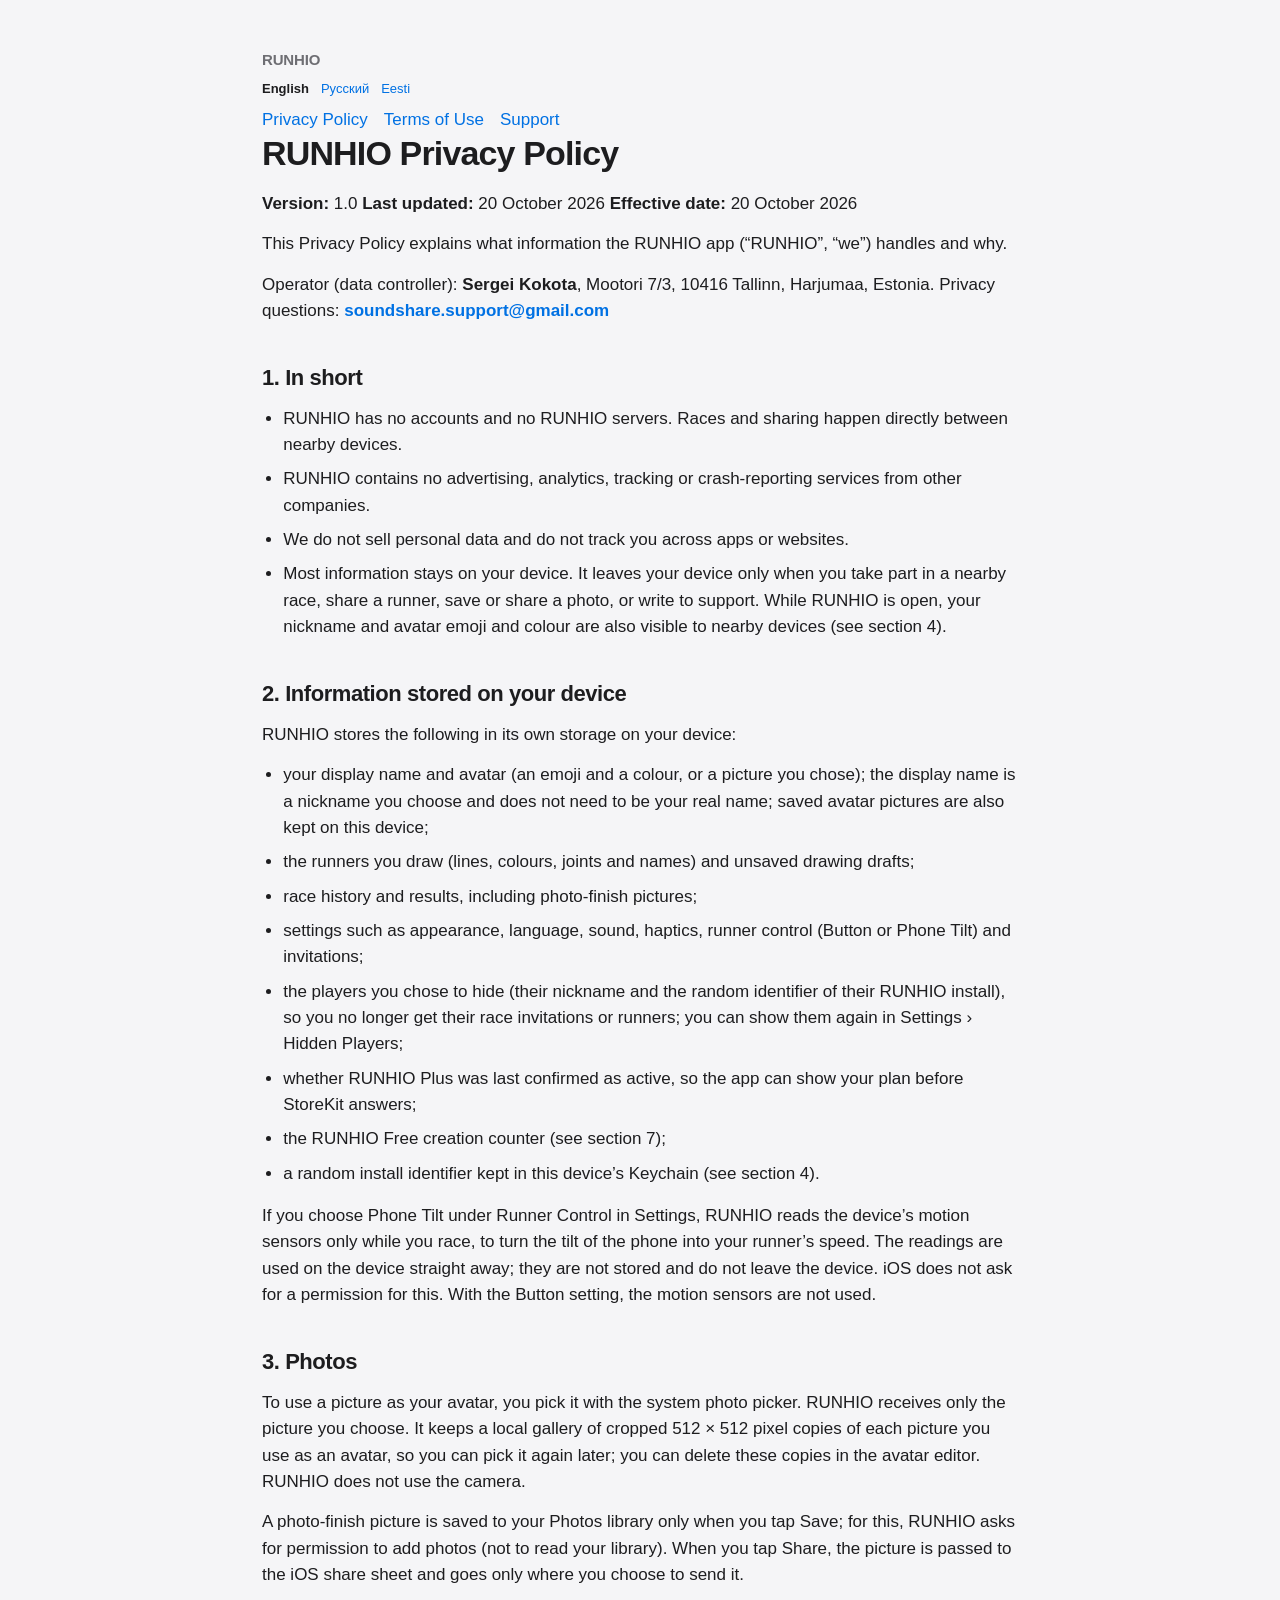
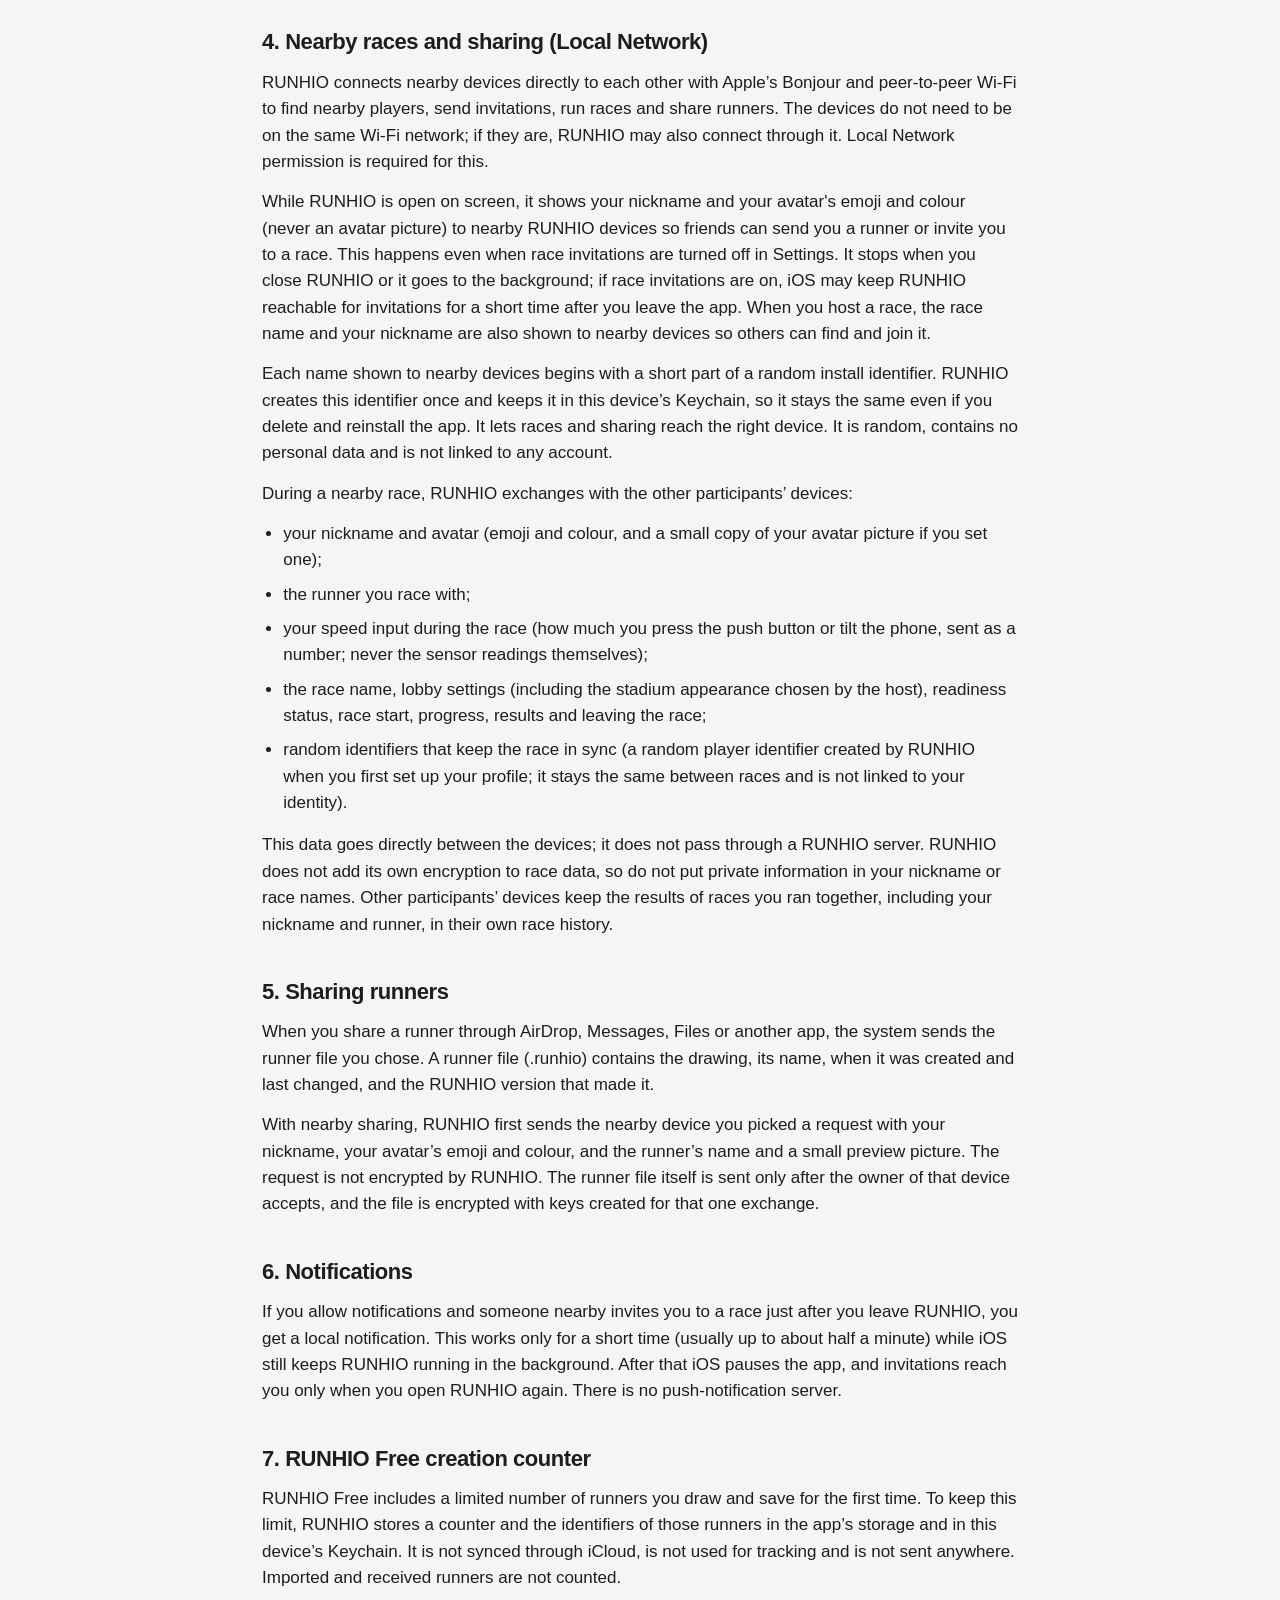
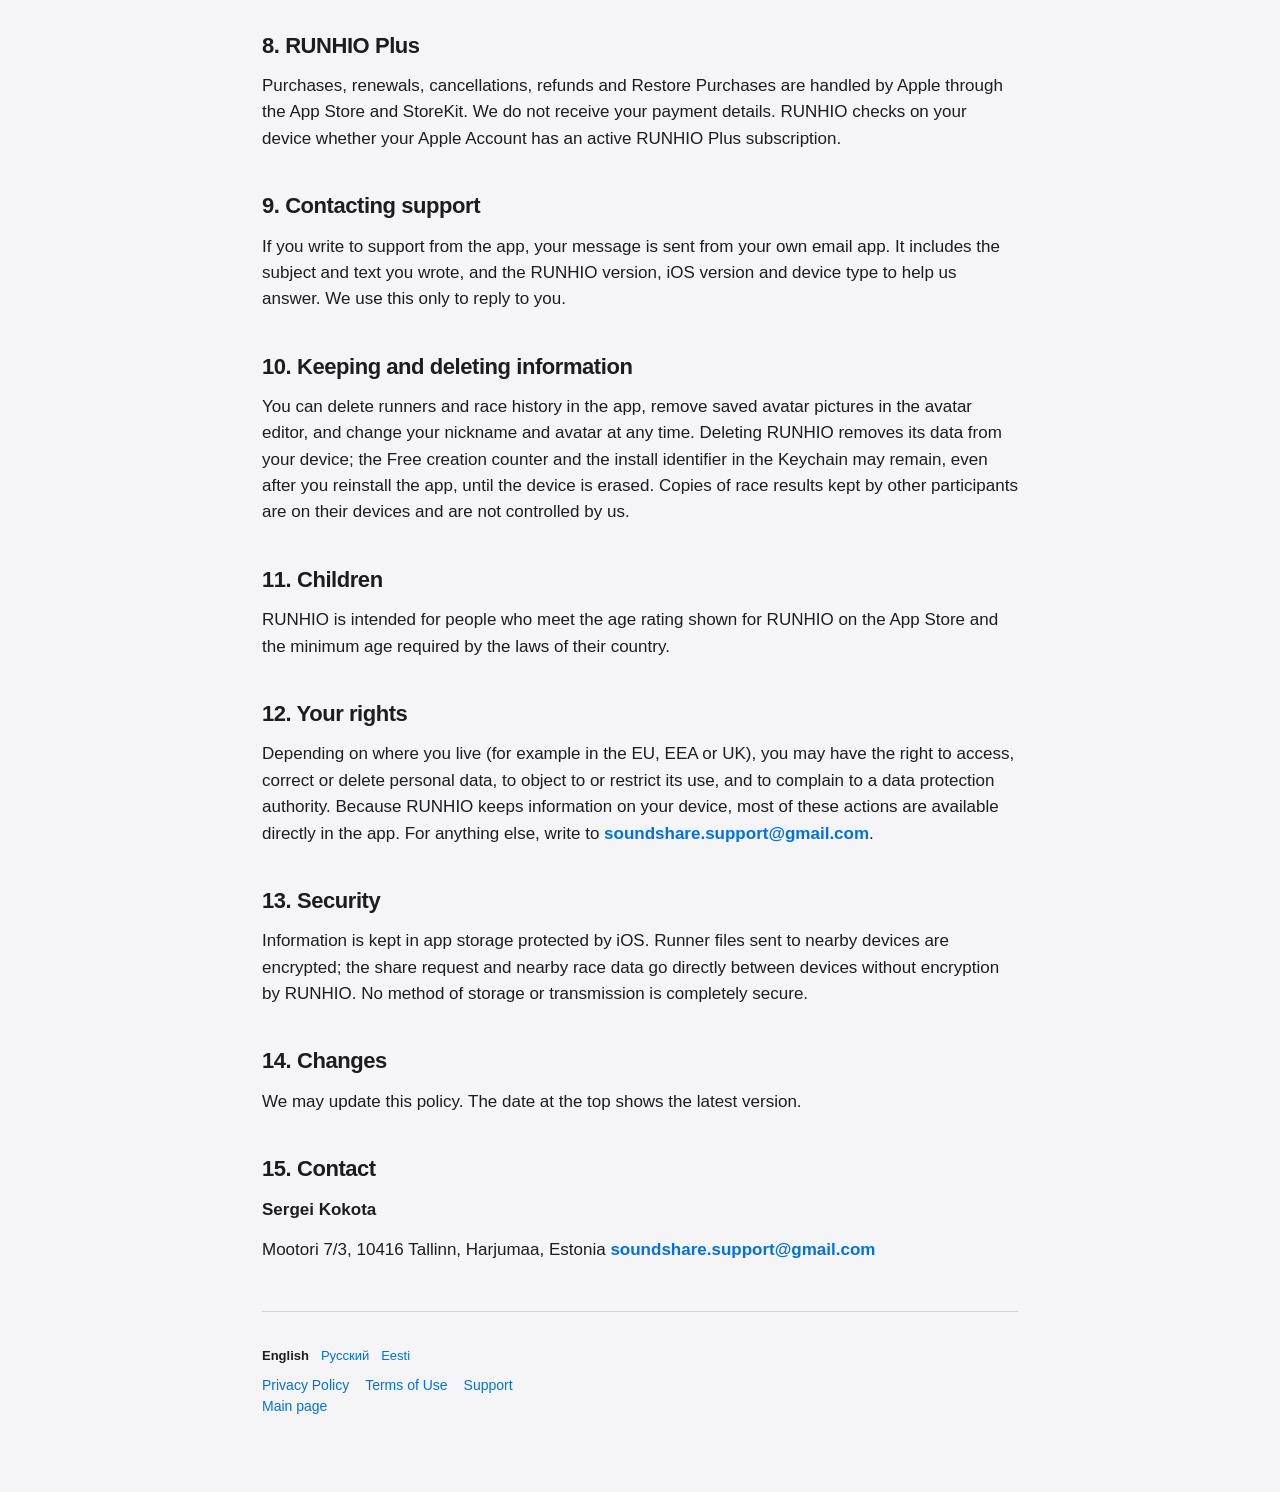
==== privacy/index.html @ 0f08a9e0 "Add RUNHIO legal pages in English, Russian, and Estonian" ====
<!doctype html><html lang="en"><head><meta charset="utf-8"><meta name="viewport" content="width=device-width, initial-scale=1"><title>Privacy Policy — RUNHIO</title><link rel="stylesheet" href="../legal.css"></head><body><main class="container"><div class="brandline"><p class="brand">RUNHIO</p></div><nav class="language-links" aria-label="Language"><a class="current" lang="en" href="index.html">English</a> <a class="" lang="ru" href="../ru/privacy/index.html">Русский</a> <a class="" lang="et" href="../et/privacy/index.html">Eesti</a></nav><nav class="navlinks" aria-label="RUNHIO pages"><a href="index.html">Privacy Policy</a><a href="../terms/index.html">Terms of Use</a><a href="../support/index.html">Support</a></nav><h1>RUNHIO Privacy Policy</h1>
<p><strong>Version:</strong> 1.0 <strong>Last updated:</strong> 20 October 2026 <strong>Effective date:</strong> 20 October 2026</p>
<p>This Privacy Policy explains what information the RUNHIO app (“RUNHIO”, “we”) handles and why.</p>
<p>Operator (data controller): <strong>Sergei Kokota</strong>, Mootori 7/3, 10416 Tallinn, Harjumaa, Estonia. Privacy questions: <strong><a href="mailto:soundshare.support@gmail.com">soundshare.support@gmail.com</a></strong></p>
<h2>1. In short</h2>
<ul><li>RUNHIO has no accounts and no RUNHIO servers. Races and sharing happen directly between nearby devices.</li><li>RUNHIO contains no advertising, analytics, tracking or crash-reporting services from other companies.</li><li>We do not sell personal data and do not track you across apps or websites.</li><li>Most information stays on your device. It leaves your device only when you take part in a nearby race, share a runner, save or share a photo, or write to support. While RUNHIO is open, your nickname and avatar emoji and colour are also visible to nearby devices (see section 4).</li></ul>
<h2>2. Information stored on your device</h2>
<p>RUNHIO stores the following in its own storage on your device:</p>
<ul><li>your display name and avatar (an emoji and a colour, or a picture you chose); the display name is a nickname you choose and does not need to be your real name; saved avatar pictures are also kept on this device;</li><li>the runners you draw (lines, colours, joints and names) and unsaved drawing drafts;</li><li>race history and results, including photo-finish pictures;</li><li>settings such as appearance, language, sound, haptics, runner control (Button or Phone Tilt) and invitations;</li><li>the players you chose to hide (their nickname and the random identifier of their RUNHIO install), so you no longer get their race invitations or runners; you can show them again in Settings › Hidden Players;</li><li>whether RUNHIO Plus was last confirmed as active, so the app can show your plan before StoreKit answers;</li><li>the RUNHIO Free creation counter (see section 7);</li><li>a random install identifier kept in this device’s Keychain (see section 4).</li></ul>
<p>If you choose Phone Tilt under Runner Control in Settings, RUNHIO reads the device’s motion sensors only while you race, to turn the tilt of the phone into your runner’s speed. The readings are used on the device straight away; they are not stored and do not leave the device. iOS does not ask for a permission for this. With the Button setting, the motion sensors are not used.</p>
<h2>3. Photos</h2>
<p>To use a picture as your avatar, you pick it with the system photo picker. RUNHIO receives only the picture you choose. It keeps a local gallery of cropped 512 × 512 pixel copies of each picture you use as an avatar, so you can pick it again later; you can delete these copies in the avatar editor. RUNHIO does not use the camera.</p>
<p>A photo-finish picture is saved to your Photos library only when you tap Save; for this, RUNHIO asks for permission to add photos (not to read your library). When you tap Share, the picture is passed to the iOS share sheet and goes only where you choose to send it.</p>
<h2>4. Nearby races and sharing (Local Network)</h2>
<p>RUNHIO connects nearby devices directly to each other with Apple’s Bonjour and peer-to-peer Wi-Fi to find nearby players, send invitations, run races and share runners. The devices do not need to be on the same Wi-Fi network; if they are, RUNHIO may also connect through it. Local Network permission is required for this.</p>
<p>While RUNHIO is open on screen, it shows your nickname and your avatar's emoji and colour (never an avatar picture) to nearby RUNHIO devices so friends can send you a runner or invite you to a race. This happens even when race invitations are turned off in Settings. It stops when you close RUNHIO or it goes to the background; if race invitations are on, iOS may keep RUNHIO reachable for invitations for a short time after you leave the app. When you host a race, the race name and your nickname are also shown to nearby devices so others can find and join it.</p>
<p>Each name shown to nearby devices begins with a short part of a random install identifier. RUNHIO creates this identifier once and keeps it in this device’s Keychain, so it stays the same even if you delete and reinstall the app. It lets races and sharing reach the right device. It is random, contains no personal data and is not linked to any account.</p>
<p>During a nearby race, RUNHIO exchanges with the other participants’ devices:</p>
<ul><li>your nickname and avatar (emoji and colour, and a small copy of your avatar picture if you set one);</li><li>the runner you race with;</li><li>your speed input during the race (how much you press the push button or tilt the phone, sent as a number; never the sensor readings themselves);</li><li>the race name, lobby settings (including the stadium appearance chosen by the host), readiness status, race start, progress, results and leaving the race;</li><li>random identifiers that keep the race in sync (a random player identifier created by RUNHIO when you first set up your profile; it stays the same between races and is not linked to your identity).</li></ul>
<p>This data goes directly between the devices; it does not pass through a RUNHIO server. RUNHIO does not add its own encryption to race data, so do not put private information in your nickname or race names. Other participants’ devices keep the results of races you ran together, including your nickname and runner, in their own race history.</p>
<h2>5. Sharing runners</h2>
<p>When you share a runner through AirDrop, Messages, Files or another app, the system sends the runner file you chose. A runner file (.runhio) contains the drawing, its name, when it was created and last changed, and the RUNHIO version that made it.</p>
<p>With nearby sharing, RUNHIO first sends the nearby device you picked a request with your nickname, your avatar’s emoji and colour, and the runner’s name and a small preview picture. The request is not encrypted by RUNHIO. The runner file itself is sent only after the owner of that device accepts, and the file is encrypted with keys created for that one exchange.</p>
<h2>6. Notifications</h2>
<p>If you allow notifications and someone nearby invites you to a race just after you leave RUNHIO, you get a local notification. This works only for a short time (usually up to about half a minute) while iOS still keeps RUNHIO running in the background. After that iOS pauses the app, and invitations reach you only when you open RUNHIO again. There is no push-notification server.</p>
<h2>7. RUNHIO Free creation counter</h2>
<p>RUNHIO Free includes a limited number of runners you draw and save for the first time. To keep this limit, RUNHIO stores a counter and the identifiers of those runners in the app’s storage and in this device’s Keychain. It is not synced through iCloud, is not used for tracking and is not sent anywhere. Imported and received runners are not counted.</p>
<h2>8. RUNHIO Plus</h2>
<p>Purchases, renewals, cancellations, refunds and Restore Purchases are handled by Apple through the App Store and StoreKit. We do not receive your payment details. RUNHIO checks on your device whether your Apple Account has an active RUNHIO Plus subscription.</p>
<h2>9. Contacting support</h2>
<p>If you write to support from the app, your message is sent from your own email app. It includes the subject and text you wrote, and the RUNHIO version, iOS version and device type to help us answer. We use this only to reply to you.</p>
<h2>10. Keeping and deleting information</h2>
<p>You can delete runners and race history in the app, remove saved avatar pictures in the avatar editor, and change your nickname and avatar at any time. Deleting RUNHIO removes its data from your device; the Free creation counter and the install identifier in the Keychain may remain, even after you reinstall the app, until the device is erased. Copies of race results kept by other participants are on their devices and are not controlled by us.</p>
<h2>11. Children</h2>
<p>RUNHIO is intended for people who meet the age rating shown for RUNHIO on the App Store and the minimum age required by the laws of their country.</p>
<h2>12. Your rights</h2>
<p>Depending on where you live (for example in the EU, EEA or UK), you may have the right to access, correct or delete personal data, to object to or restrict its use, and to complain to a data protection authority. Because RUNHIO keeps information on your device, most of these actions are available directly in the app. For anything else, write to <strong><a href="mailto:soundshare.support@gmail.com">soundshare.support@gmail.com</a></strong>.</p>
<h2>13. Security</h2>
<p>Information is kept in app storage protected by iOS. Runner files sent to nearby devices are encrypted; the share request and nearby race data go directly between devices without encryption by RUNHIO. No method of storage or transmission is completely secure.</p>
<h2>14. Changes</h2>
<p>We may update this policy. The date at the top shows the latest version.</p>
<h2>15. Contact</h2>
<p><strong>Sergei Kokota</strong></p>
<p>Mootori 7/3, 10416 Tallinn, Harjumaa, Estonia <strong><a href="mailto:soundshare.support@gmail.com">soundshare.support@gmail.com</a></strong></p><footer><p></p><nav class="language-links" aria-label="Language"><a class="current" lang="en" href="index.html">English</a> <a class="" lang="ru" href="../ru/privacy/index.html">Русский</a> <a class="" lang="et" href="../et/privacy/index.html">Eesti</a></nav><nav class="navlinks" aria-label="RUNHIO pages"><a href="index.html">Privacy Policy</a><a href="../terms/index.html">Terms of Use</a><a href="../support/index.html">Support</a></nav><p><a href="../index.html">Main page</a></p></footer></main></body></html>
---- legal.css ----
:root { color-scheme: light; --bg:#f5f5f7; --surface:#ffffff; --text:#1d1d1f; --secondary:#6e6e73; --rule:#d2d2d7; --link:#0071e3; --max:800px; }
* { box-sizing: border-box; }
body { margin:0; background:var(--bg); color:var(--text); font-family:-apple-system,BlinkMacSystemFont,"SF Pro Text","Segoe UI",sans-serif; font-size:17px; line-height:1.55; -webkit-text-size-adjust:100%; }
main { max-width:var(--max); margin:0 auto; padding:48px 22px 64px; }
.brand { font-size:15px; font-weight:600; letter-spacing:-.01em; color:var(--secondary); margin:0 0 8px; }
h1 { margin:0 0 18px; font-size:34px; line-height:1.15; font-weight:700; letter-spacing:-.025em; }
.meta { margin:0 0 36px; color:var(--secondary); font-size:15px; line-height:1.45; }
.meta p { margin:0 0 4px; }
h2 { margin:40px 0 14px; font-size:22px; line-height:1.25; font-weight:650; letter-spacing:-.02em; }
h3 { margin:28px 0 10px; font-size:18px; line-height:1.3; font-weight:600; }
p { margin:0 0 14px; } ul,ol { margin:0 0 16px; padding-left:1.25em; } li { margin:0 0 8px; } strong { font-weight:600; }
a { color:var(--link); text-decoration:none; overflow-wrap:anywhere; } a:hover { text-decoration:underline; }
footer { margin-top:48px; padding-top:24px; border-top:1px solid var(--rule); color:var(--secondary); font-size:14px; } footer p { margin:0 0 10px; }
.brandline {display:flex; align-items:baseline; justify-content:space-between; gap:10px; flex-wrap:wrap; }
.language-links { display:flex; gap:12px; font-size:13px; margin:0 0 8px; }
.language-links .current {color:var(--text);font-weight:700;} .navlinks { display:flex; gap:16px; flex-wrap:wrap; }
.preview { font-size:13px; color:#895200; margin:0 0 24px; background:#fff0c0; padding:10px 13px; border-radius:8px; }
@media (max-width:480px) { main { padding:32px 18px 48px; } h1 {font-size:30px;} h2 {font-size:20px;} }
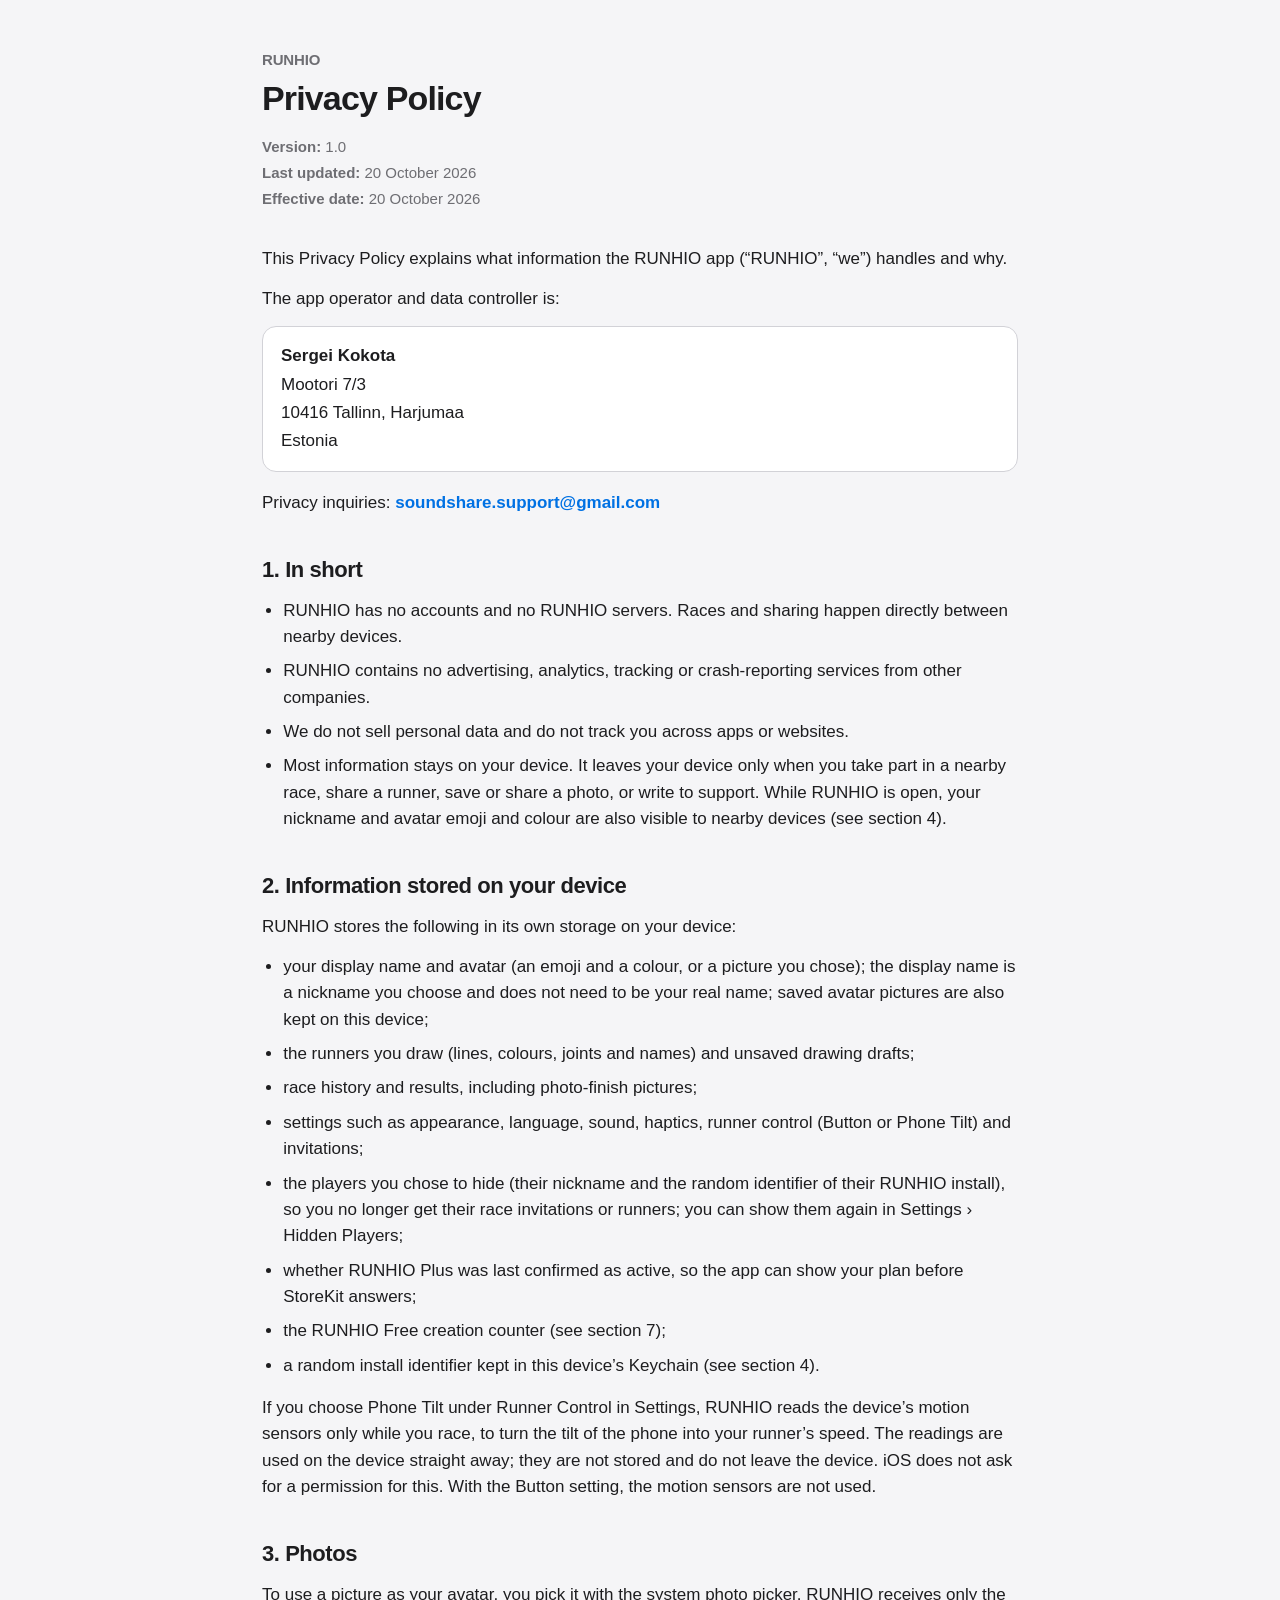
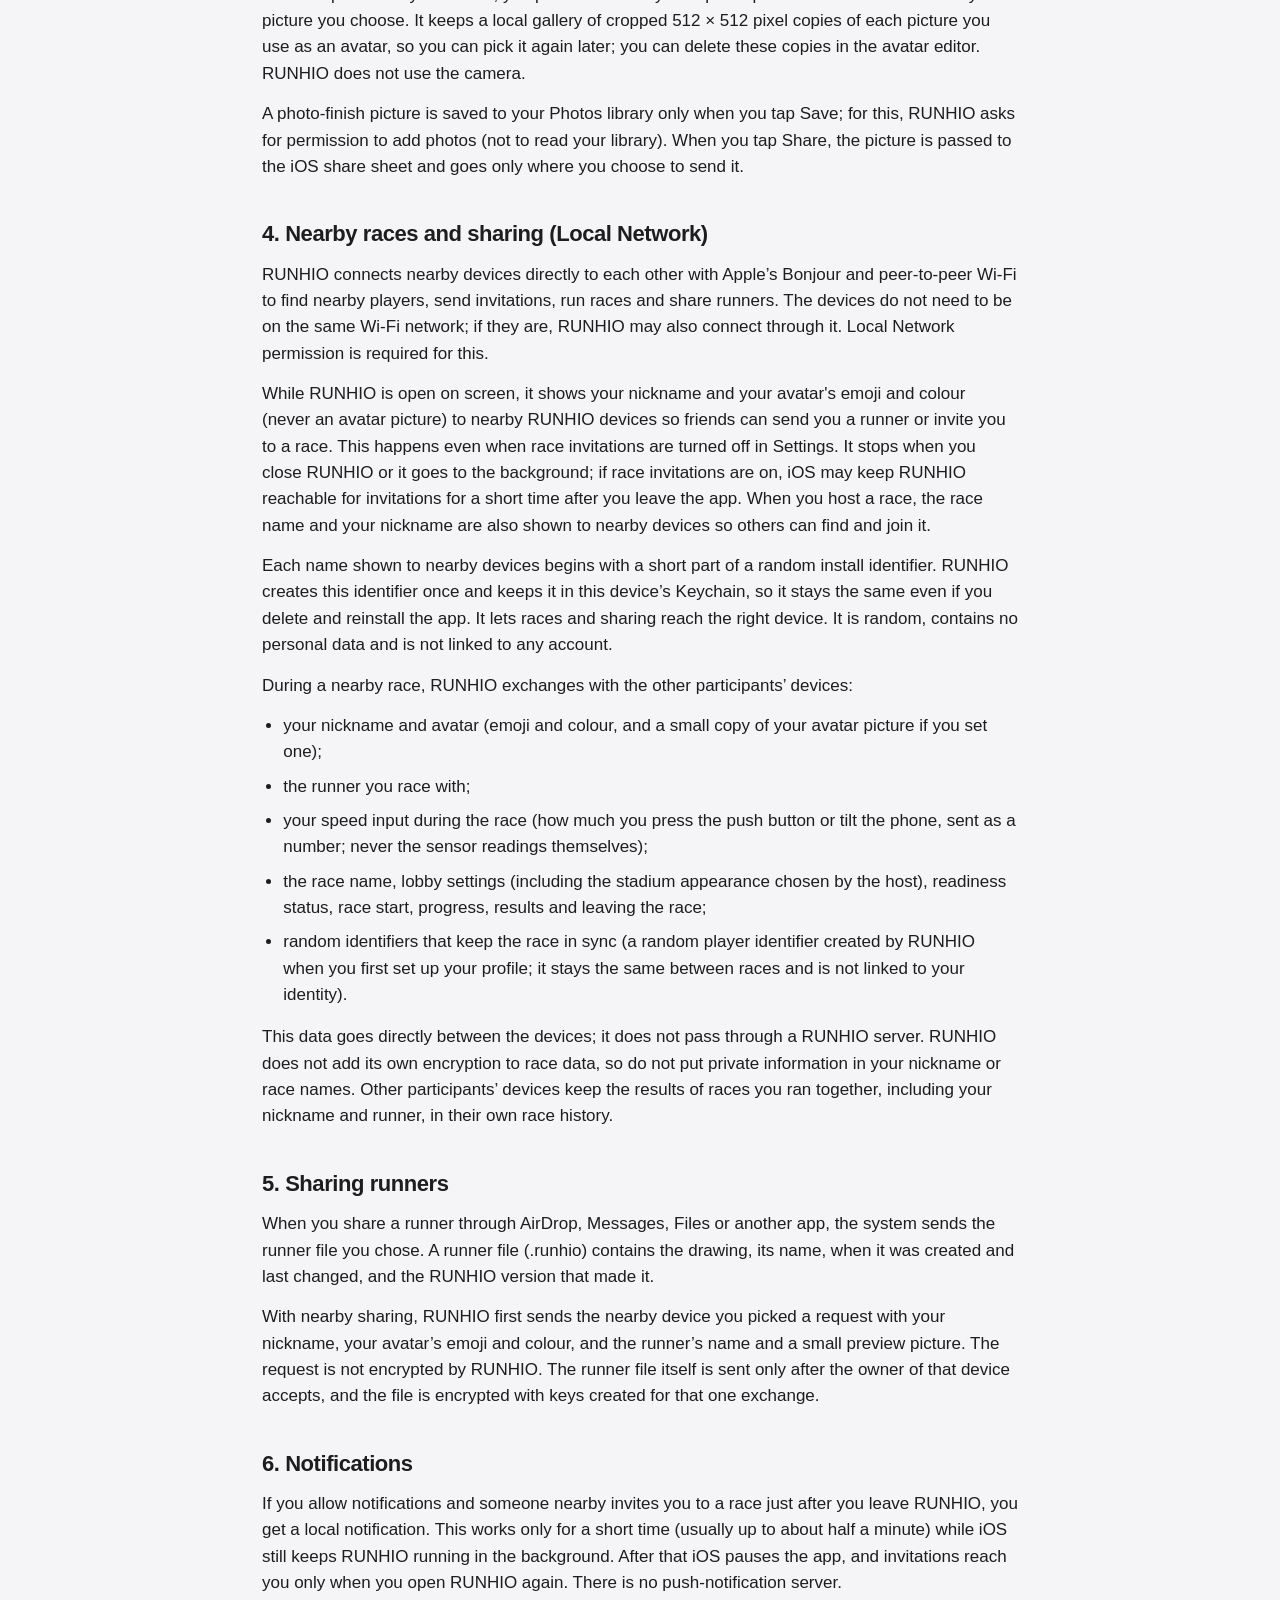
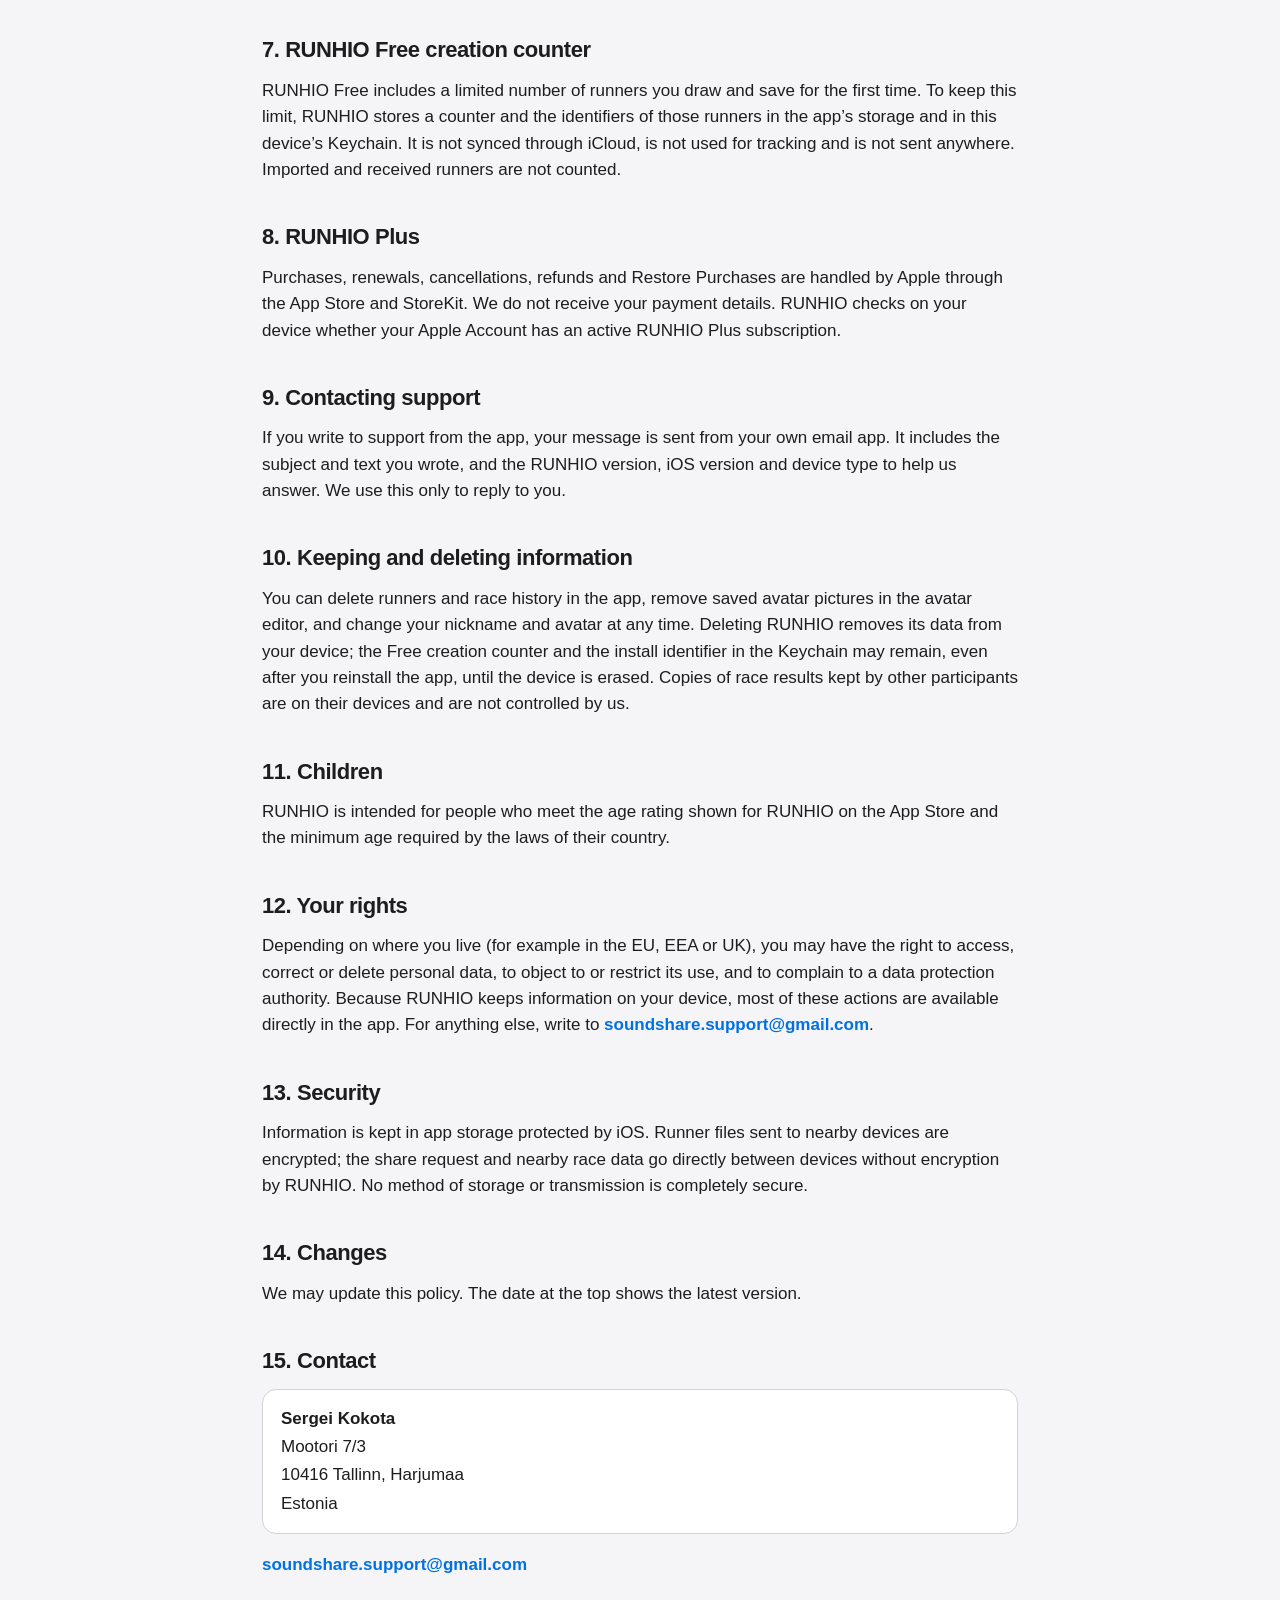
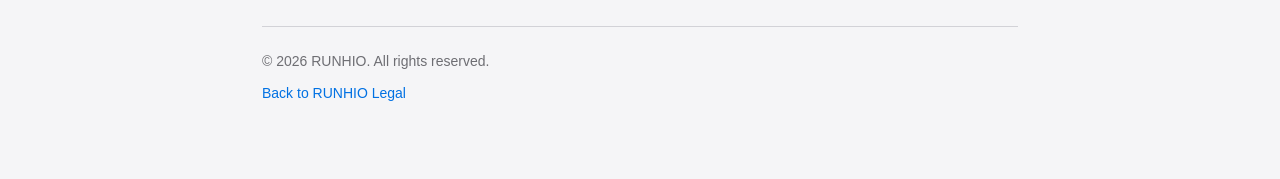
==== commit 97f91234: "Match RUNHIO legal pages to Stayhio layout (English only)" ====
--- a/privacy/index.html
+++ b/privacy/index.html
@@ -1,8 +1,140 @@
-<!doctype html><html lang="en"><head><meta charset="utf-8"><meta name="viewport" content="width=device-width, initial-scale=1"><title>Privacy Policy — RUNHIO</title><link rel="stylesheet" href="../legal.css"></head><body><main class="container"><div class="brandline"><p class="brand">RUNHIO</p></div><nav class="language-links" aria-label="Language"><a class="current" lang="en" href="index.html">English</a> <a class="" lang="ru" href="../ru/privacy/index.html">Русский</a> <a class="" lang="et" href="../et/privacy/index.html">Eesti</a></nav><nav class="navlinks" aria-label="RUNHIO pages"><a href="index.html">Privacy Policy</a><a href="../terms/index.html">Terms of Use</a><a href="../support/index.html">Support</a></nav><h1>RUNHIO Privacy Policy</h1>
-<p><strong>Version:</strong> 1.0 <strong>Last updated:</strong> 20 October 2026 <strong>Effective date:</strong> 20 October 2026</p>
-<p>This Privacy Policy explains what information the RUNHIO app (“RUNHIO”, “we”) handles and why.</p>
-<p>Operator (data controller): <strong>Sergei Kokota</strong>, Mootori 7/3, 10416 Tallinn, Harjumaa, Estonia. Privacy questions: <strong><a href="mailto:soundshare.support@gmail.com">soundshare.support@gmail.com</a></strong></p>
-<h2>1. In short</h2>
+<!doctype html>
+<html lang="en"><head><meta charset="utf-8"><meta name="viewport" content="width=device-width, initial-scale=1"><title>RUNHIO — Privacy Policy</title><style>
+    :root {
+      color-scheme: light;
+      --bg: #f5f5f7;
+      --surface: #ffffff;
+      --text: #1d1d1f;
+      --secondary: #6e6e73;
+      --rule: #d2d2d7;
+      --link: #0071e3;
+      --max: 800px;
+    }
+
+    * {
+      box-sizing: border-box;
+    }
+
+    body {
+      margin: 0;
+      background: var(--bg);
+      color: var(--text);
+      font-family: -apple-system, BlinkMacSystemFont, "SF Pro Text",
+                   "Segoe UI", sans-serif;
+      font-size: 17px;
+      line-height: 1.55;
+      -webkit-text-size-adjust: 100%;
+    }
+
+    main {
+      max-width: var(--max);
+      margin: 0 auto;
+      padding: 48px 22px 64px;
+    }
+
+    .brand {
+      font-size: 15px;
+      font-weight: 600;
+      letter-spacing: -0.01em;
+      color: var(--secondary);
+      margin: 0 0 8px;
+    }
+
+    h1 {
+      margin: 0 0 18px;
+      font-size: 34px;
+      line-height: 1.15;
+      font-weight: 700;
+      letter-spacing: -0.025em;
+    }
+
+    .meta {
+      margin: 0 0 36px;
+      color: var(--secondary);
+      font-size: 15px;
+      line-height: 1.45;
+    }
+
+    .meta p {
+      margin: 0 0 4px;
+    }
+
+    h2 {
+      margin: 40px 0 14px;
+      font-size: 22px;
+      line-height: 1.25;
+      font-weight: 650;
+      letter-spacing: -0.02em;
+    }
+
+    p {
+      margin: 0 0 14px;
+    }
+
+    ul {
+      margin: 0 0 16px;
+      padding-left: 1.25em;
+    }
+
+    li {
+      margin: 0 0 8px;
+    }
+
+    strong {
+      font-weight: 600;
+    }
+
+    a {
+      color: var(--link);
+      text-decoration: none;
+    }
+
+    a:hover {
+      text-decoration: underline;
+    }
+
+    .controller {
+      margin: 0 0 18px;
+      padding: 16px 18px;
+      background: var(--surface);
+      border: 1px solid var(--rule);
+      border-radius: 14px;
+    }
+
+    .controller p {
+      margin: 0;
+    }
+
+    .controller p + p {
+      margin-top: 2px;
+    }
+
+    footer {
+      margin-top: 48px;
+      padding-top: 24px;
+      border-top: 1px solid var(--rule);
+      color: var(--secondary);
+      font-size: 14px;
+    }
+
+    footer p {
+      margin: 0 0 10px;
+    }
+
+    @media (max-width: 480px) {
+      main {
+        padding: 32px 18px 48px;
+      }
+
+      h1 {
+        font-size: 30px;
+      }
+
+      h2 {
+        font-size: 20px;
+      }
+    }
+  </style></head><body><main><p class="brand">RUNHIO</p><h1>Privacy Policy</h1><div class="meta"><p><strong>Version:</strong> 1.0</p><p><strong>Last updated:</strong> 20 October 2026</p><p><strong>Effective date:</strong> 20 October 2026</p></div><p>This Privacy Policy explains what information the RUNHIO app (“RUNHIO”, “we”) handles and why.</p><p>The app operator and data controller is:</p><div class="controller"><p><strong>Sergei Kokota</strong></p><p>Mootori 7/3</p><p>10416 Tallinn, Harjumaa</p><p>Estonia</p></div><p>Privacy inquiries: <a href="mailto:soundshare.support@gmail.com"><strong>soundshare.support@gmail.com</strong></a></p><h2>1. In short</h2>
 <ul><li>RUNHIO has no accounts and no RUNHIO servers. Races and sharing happen directly between nearby devices.</li><li>RUNHIO contains no advertising, analytics, tracking or crash-reporting services from other companies.</li><li>We do not sell personal data and do not track you across apps or websites.</li><li>Most information stays on your device. It leaves your device only when you take part in a nearby race, share a runner, save or share a photo, or write to support. While RUNHIO is open, your nickname and avatar emoji and colour are also visible to nearby devices (see section 4).</li></ul>
 <h2>2. Information stored on your device</h2>
 <p>RUNHIO stores the following in its own storage on your device:</p>
@@ -39,6 +171,4 @@
 <p>Information is kept in app storage protected by iOS. Runner files sent to nearby devices are encrypted; the share request and nearby race data go directly between devices without encryption by RUNHIO. No method of storage or transmission is completely secure.</p>
 <h2>14. Changes</h2>
 <p>We may update this policy. The date at the top shows the latest version.</p>
-<h2>15. Contact</h2>
-<p><strong>Sergei Kokota</strong></p>
-<p>Mootori 7/3, 10416 Tallinn, Harjumaa, Estonia <strong><a href="mailto:soundshare.support@gmail.com">soundshare.support@gmail.com</a></strong></p><footer><p></p><nav class="language-links" aria-label="Language"><a class="current" lang="en" href="index.html">English</a> <a class="" lang="ru" href="../ru/privacy/index.html">Русский</a> <a class="" lang="et" href="../et/privacy/index.html">Eesti</a></nav><nav class="navlinks" aria-label="RUNHIO pages"><a href="index.html">Privacy Policy</a><a href="../terms/index.html">Terms of Use</a><a href="../support/index.html">Support</a></nav><p><a href="../index.html">Main page</a></p></footer></main></body></html>+<h2>15. Contact</h2><div class="controller"><p><strong>Sergei Kokota</strong></p><p>Mootori 7/3</p><p>10416 Tallinn, Harjumaa</p><p>Estonia</p></div><p><strong><a href="mailto:soundshare.support@gmail.com">soundshare.support@gmail.com</a></strong></p><footer><p>© 2026 RUNHIO. All rights reserved.</p><p><a href="../">Back to RUNHIO Legal</a></p></footer></main></body></html>
